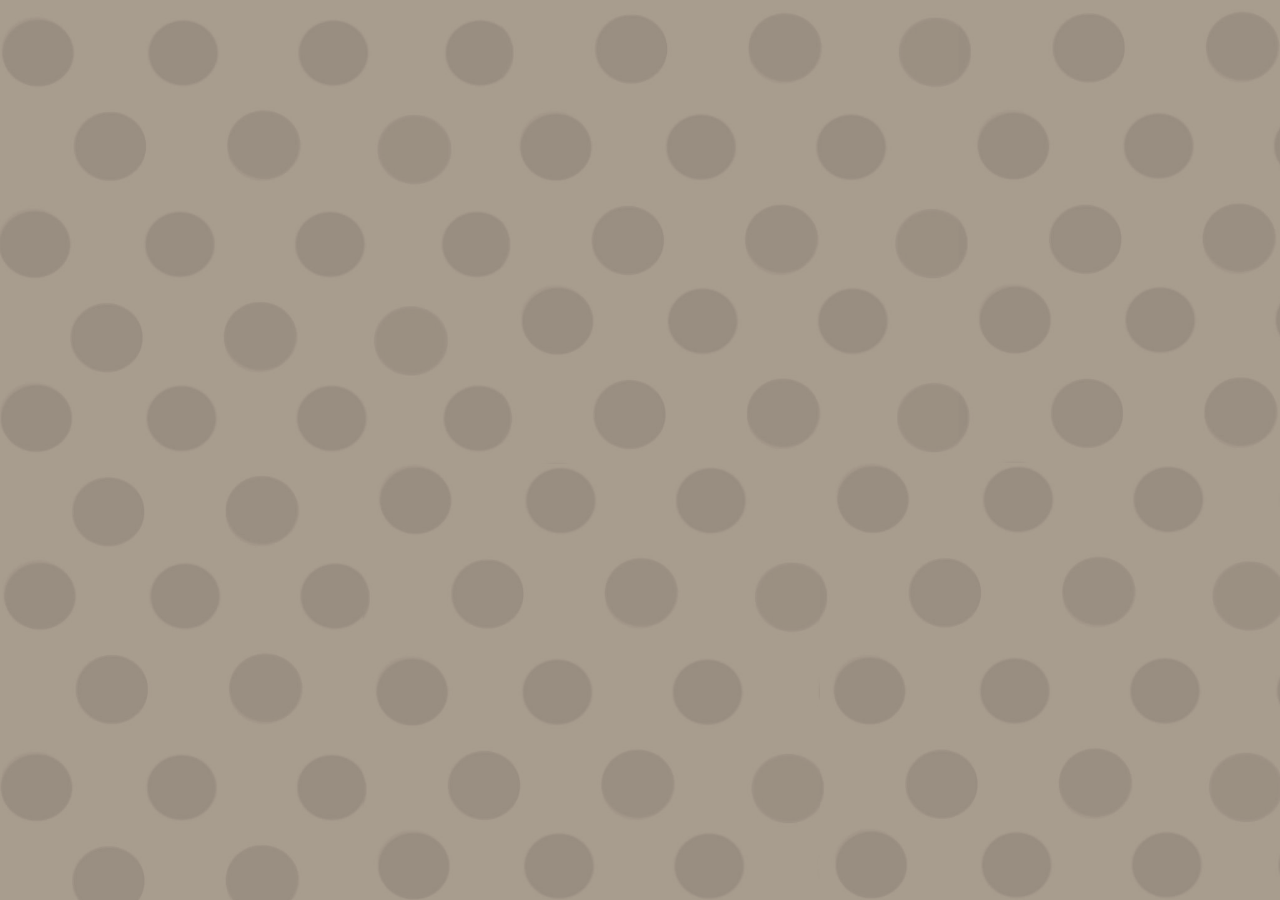
==== www/index.html @ c152037b "added numbers sounds" ====
<html>
<head>

	<!-- ============================== CSS ============================== -->

	<!-- Adobe Edge Web Fonts - http://html.adobe.com/edge/webfonts/ -->
	<!-- <script src="css/source-sans-pro.js"></script> -->
	
	<!-- default styles -->
	<link href="css/styles.css" rel="stylesheet">

	<!-- ============================== PhoneGap ============================== -->
	
	<!-- phonegap essentials. note this file does not exist. -->
	<script src="phonegap.js"></script>
	

	
	<!-- ============================== libraries ============================== -->
	
	<!-- jQuery -->
	<script src="lib/jquery-1.8.2.min.js"></script>
	
	<!-- Kinetic JS -->
	<script src="lib/kinetic-v4.5.4.min.js"></script>
	
	<!-- jStorage -->
	<script type="text/javascript" src="lib/jstorage.js"></script> 
	
	<!-- PxLoader -->
	<script type="text/javascript" src="lib/PxLoader/PxLoader.js"></script>
	<script type="text/javascript" src="lib/PxLoader/PxLoaderImage.js"></script>
	<script type="text/javascript" src="lib/PxLoader/PxLoaderSound.js"></script> 
	
	<script type="text/javascript" src="lib/soundmanager/script/soundmanager2-nodebug-jsmin.js"></script>
	<!--<script type="text/javascript" src="lib/soundmanager/script/soundmanager2.js"></script>-->
	
	<script type="text/javascript" src="lib/PxLoader/PxLoaderSound.js"></script> 
	
	<!-- ==================== initialise envrionment settings ==================== -->
	<script src="core/Environment.js"></script>
	
	<!-- ============================== utilities ============================== -->
	<script src="utils/AlertUtil.js"></script>
	<script src="utils/MathUtil.js"></script>
	<script src="utils/DimensionUtil.js"></script>
	<script src="utils/WidgetUtil.js"></script>
	<script src="utils/LoaderUtil.js"></script>
	<script src="utils/SoundUtil.js"></script>
	
	<!-- ============================== modules ============================== -->
	<script src="modules/Storage.js"></script>
	<script src="modules/Music.js"></script>
	
	<!-- ============================== MVC base classes ============================== -->
	<script src="core/Controller.js"></script>
	<script src="core/View.js"></script>
	
	<!-- ============================== models ============================== -->
	<script src="core/models/UnitRecordsModel.js"></script>
	
	<!-- ============================== views ============================== -->
	<script src="core/views/HomeView.js"></script>
	<script src="core/views/MenuView.js"></script>
	<script src="core/views/GroupingGameView.js"></script>
	<script src="core/views/AdditionGameView.js"></script>
	<script src="core/views/MenuUnitView.js"></script>
	<script src="core/views/PracticeView.js"></script>
	<script src="core/views/OptionsView.js"></script>
	
	<!-- ============================== controllers ============================== -->
	<script src="core/controllers/HomeController.js"></script>
	<script src="core/controllers/MenuController.js"></script>
	<script src="core/controllers/GroupingGameController.js"></script>
	<script src="core/controllers/GroupingGame2Controller.js"></script>
	<script src="core/controllers/GroupingGame3Controller.js"></script>
	<script src="core/controllers/AdditionGameController.js"></script>
	<script src="core/controllers/MenuUnitController.js"></script>
	<script src="core/controllers/Practice1Controller.js"></script>
	<script src="core/controllers/OptionsController.js"></script>
	<!-- ============================== core ============================== -->
	<script src="core/Application.js"></script>

</head>
<body>
	<div id="container"></div>
</body>
</html>
---- www/css/styles.css ----
@font-face {
	font-family: mainFont;
	src: url('fonts/ocrae.ttf');
}

* {
	font-family: mainFont;
}

li>a.tappable-active {
    color: #fff;
    background-color: #4286f5;
}

.scroll {
    overflow: auto;
    -webkit-overflow-scrolling: touch;
    position: absolute;
    top: 84px;
    bottom: 0px;
    left: 0px;
    right: 0px;
}

html {
    height: 100%;
}

body {
    font-family: source-sans-pro, serif;
    font-size: 16px;
    margin: 0;
    padding: 0;
    height: 100%;
    overflow: hidden;
    position: relative;
    background-image: url(../images/grouping_game/background.png);
    background-repeat: no-repeat;
	background-size: 100%  100%;
}

.header {
    background: #666;
    -webkit-background-size: 1px 44px;
    -moz-background-size: 1px 44px;
    -ms-background-size: 1px 44px;
    -o-background-size: 1px 44px;
    background-size: 1px 44px;
    height: 44px;
    line-height: 44px;
    width: 100%;
    color: #fff;
    -webkit-user-select: none;
    -webkit-touch-callout: none;
    border-bottom: solid 1px #eee;
}

.header h1 {
    padding: 0;
    text-align: center;
    font-size: 20px;
    margin: 0;
    white-space: nowrap;
    text-overflow: ellipsis;
    overflow: hidden;
    -webkit-box-flex: 1;
    -moz-box-flex: 1;
    box-flex: 1;
}

.header-button {
    position: absolute;
    top: 6;
    padding: 7px 5px;
    -webkit-tap-highlight-color: rgba(0, 0, 0, 0);
    line-height: 1em;
}

.header-button-left {
    left: 4;
}

.search-bar {
    background: #ccc;
    height: 32px;
    padding-left:6px;
    padding-right: 6px;
    padding-top: 6px;
    margin-bottom: 6px;
    border-bottom: solid 1px #666;
}

input[type="search"] {
    width:100%;
	border: none;
	border-radius: 4px;
	padding: 4px 0px 2px 2px;
	margin-top: 0px;
	font-size: 16px;
	box-shadow: inset 0 2px 2px rgba(0,0,0,.5), 0 1px #fff;
	background: #eee;
    -webkit-appearance:none;
}

input[type="search"]:focus {
	outline: none;
	box-shadow: inset 0 4px 8px rgba(0,0,0,.5), 0 1px #fff;
}

ul {
    margin: 0;
    padding: 0;
    list-style: none;
    background-color: #fafafa;
    border-bottom: 1px solid #e0e0e0;
}

li {
    display: block;
    border-top: 1px solid #c0c0c0;
    padding: 10px;
}

ul {
    margin: 0;
    padding: 0;
    list-style: none;
    background-color: #fff;
    border-bottom: 1px solid #e0e0e0;
}

li {
    display: block;
    border-top: 1px solid #e0e0e0;
    padding: 10px;
}

li {
    padding: 0;
    display: -webkit-box;
    display: -moz-box;
    display: box;
    width: 100%;
}

li>a {
    color: #000;
    display: block;
    padding: 5px;
    text-decoration: none;
    width: 100%;
    -webkit-box-flex: 1;
    -moz-box-flex: 1;
    box-flex: 1;
    -webkit-box-sizing: border-box;
    -moz-box-sizing: border-box;
    box-sizing: border-box;
    background-position: -10px 0;
    background-repeat: no-repeat;
    -webkit-background-size: 10px 100%;
    -moz-background-size: 10px 100%;
    -ms-background-size: 10px 100%;
    -o-background-size: 10px 100%;
    background-size: 10px 100%;
}

li>a * {
    pointer-events: none;
}

.button {
	-moz-box-shadow:inset 0px 1px 0px 0px #ffffff;
	-webkit-box-shadow:inset 0px 1px 0px 0px #ffffff;
	box-shadow:inset 0px 1px 0px 0px #ffffff;
	background:-webkit-gradient( linear, left top, left bottom, color-stop(0.05, #ededed), color-stop(1, #dfdfdf) );
	background:-moz-linear-gradient( center top, #ededed 5%, #dfdfdf 100% );
	filter:progid:DXImageTransform.Microsoft.gradient(startColorstr='#ededed', endColorstr='#dfdfdf');
	background-color:#ededed;
	-moz-border-radius:2px;
	-webkit-border-radius:2px;
	border-radius:2px;
	border:1px solid #dcdcdc;
	display:inline-block;
	color:#666666;
	font-size:14px;
	text-decoration:none;
	text-shadow:1px 1px 0px #ffffff;
}

.button:hover {
	background:-webkit-gradient( linear, left top, left bottom, color-stop(0.05, #dfdfdf), color-stop(1, #ededed) );
	background:-moz-linear-gradient( center top, #dfdfdf 5%, #ededed 100% );
	filter:progid:DXImageTransform.Microsoft.gradient(startColorstr='#dfdfdf', endColorstr='#ededed');
	background-color:#dfdfdf;

}

h1 {
    font-size: 18px;
    padding: 20 0 0 0;
    margin: 0px;
}

h2 {
    font-size: 16px;
    font-weight: normal;
    padding: 0px;
    margin: 0px;
}

.employee-image {
    float:left;
    margin:10px;
    width:100px;
    height:100px;
}
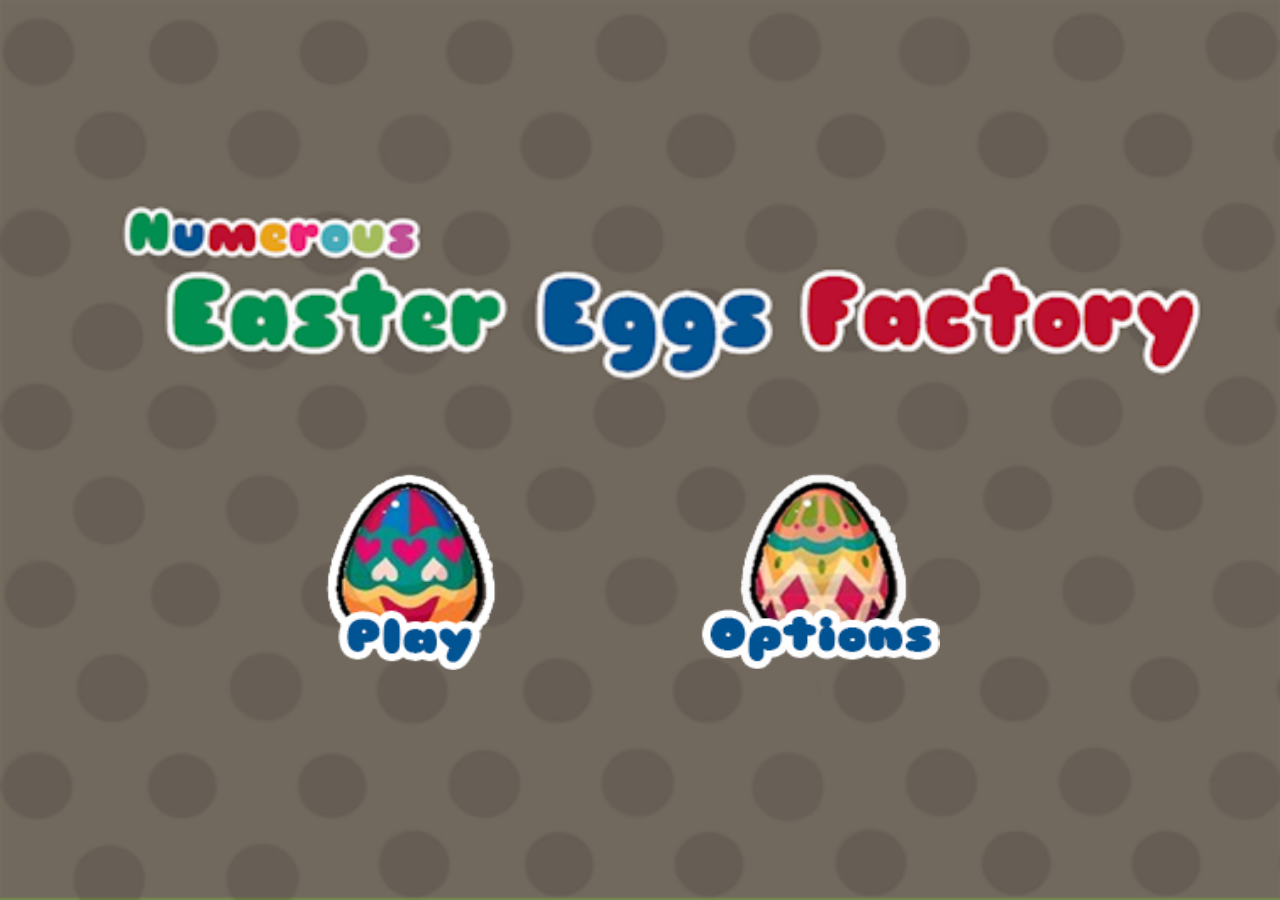
==== commit 9e9ea63e: "restructure" ====
--- a/www/index.html
+++ b/www/index.html
@@ -19,13 +19,13 @@
 	<!-- ============================== libraries ============================== -->
 	
 	<!-- jQuery -->
-	<script src="lib/jquery-1.8.2.min.js"></script>
+	<script src="lib/jquery/jquery-1.8.2.min.js"></script>
 	
 	<!-- Kinetic JS -->
-	<script src="lib/kinetic-v4.5.4.min.js"></script>
+	<script src="lib/kineticjs/kinetic-v4.5.4.min.js"></script>
 	
 	<!-- jStorage -->
-	<script type="text/javascript" src="lib/jstorage.js"></script> 
+	<script type="text/javascript" src="lib/jstorage/jstorage.js"></script> 
 	
 	<!-- PxLoader -->
 	<script type="text/javascript" src="lib/PxLoader/PxLoader.js"></script>
@@ -41,16 +41,15 @@
 	<script src="core/Environment.js"></script>
 	
 	<!-- ============================== utilities ============================== -->
-	<script src="utils/AlertUtil.js"></script>
-	<script src="utils/MathUtil.js"></script>
-	<script src="utils/DimensionUtil.js"></script>
-	<script src="utils/WidgetUtil.js"></script>
-	<script src="utils/LoaderUtil.js"></script>
-	<script src="utils/SoundUtil.js"></script>
-	
-	<!-- ============================== modules ============================== -->
-	<script src="modules/Storage.js"></script>
-	<script src="modules/Music.js"></script>
+	<script src="core/components/AlertUtil.js"></script>
+	<script src="core/components/MathUtil.js"></script>
+	<script src="core/components/DimensionUtil.js"></script>
+	<script src="core/components/WidgetUtil.js"></script>
+	<script src="core/components/LoaderUtil.js"></script>
+	<script src="core/components/SoundUtil.js"></script>
+
+	<script src="core/components/Storage.js"></script>
+	<script src="core/components/Music.js"></script>
 	
 	<!-- ============================== MVC base classes ============================== -->
 	<script src="core/Controller.js"></script>
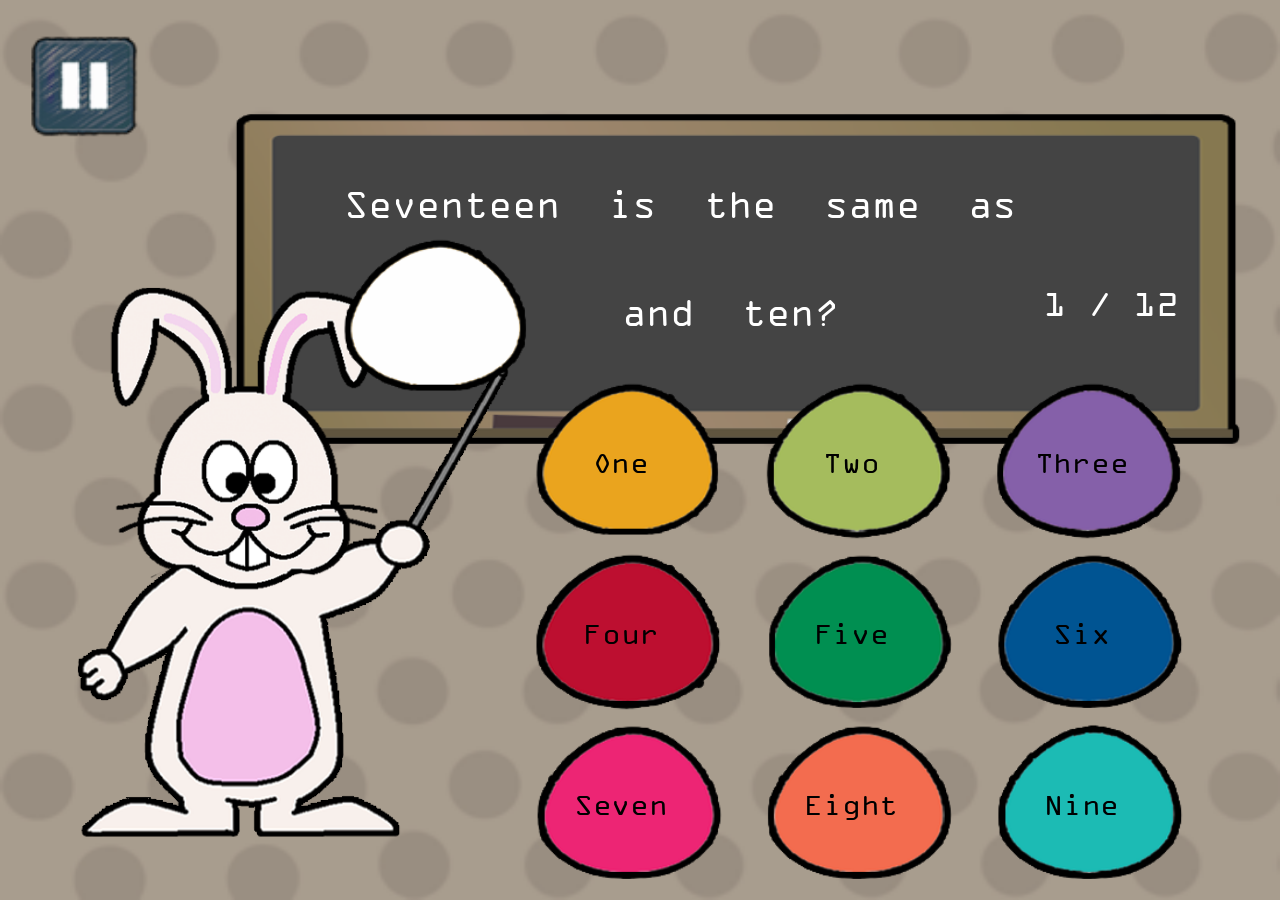
==== commit 9345bef4: "restructured practice 1 controlle" ====
--- a/www/index.html
+++ b/www/index.html
@@ -40,7 +40,13 @@
 	<!-- ==================== initialise envrionment settings ==================== -->
 	<script src="core/Environment.js"></script>
 	
-	<!-- ============================== utilities ============================== -->
+	<!-- ============================== components ============================== -->
+	<script src="core/components/Storage.js"></script>
+	<script src="core/components/Music.js"></script>
+	
+	<script src="core/components/KeyboardTextsGenerator.js"></script>
+	
+	<script src="core/components/ArrayUtil.js"></script>
 	<script src="core/components/AlertUtil.js"></script>
 	<script src="core/components/MathUtil.js"></script>
 	<script src="core/components/DimensionUtil.js"></script>
@@ -48,8 +54,8 @@
 	<script src="core/components/LoaderUtil.js"></script>
 	<script src="core/components/SoundUtil.js"></script>
 
-	<script src="core/components/Storage.js"></script>
-	<script src="core/components/Music.js"></script>
+	
+	
 	
 	<!-- ============================== MVC base classes ============================== -->
 	<script src="core/Controller.js"></script>
@@ -76,6 +82,8 @@
 	<script src="core/controllers/AdditionGameController.js"></script>
 	<script src="core/controllers/MenuUnitController.js"></script>
 	<script src="core/controllers/Practice1Controller.js"></script>
+	<script src="core/controllers/Practice2Controller.js"></script>
+	<script src="core/controllers/Practice3Controller.js"></script>
 	<script src="core/controllers/OptionsController.js"></script>
 	<!-- ============================== core ============================== -->
 	<script src="core/Application.js"></script>
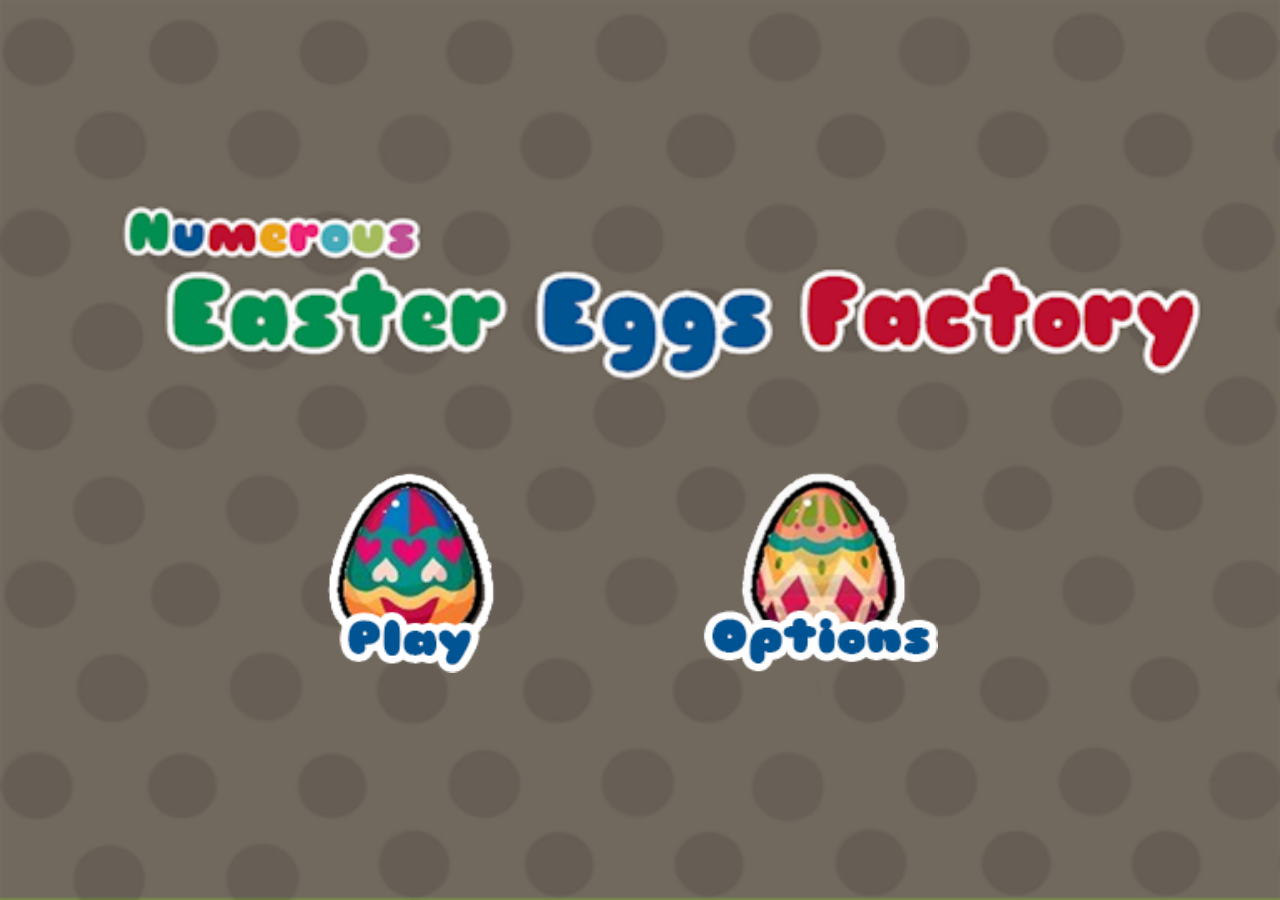
==== commit 51d2b2c7: "fixed bug with bootloader" ====
--- a/www/index.html
+++ b/www/index.html
@@ -53,6 +53,7 @@
 	<script src="core/components/WidgetUtil.js"></script>
 	<script src="core/components/LoaderUtil.js"></script>
 	<script src="core/components/SoundUtil.js"></script>
+	<script src="core/components/AdditionGameHelper.js"></script>
 
 	
 	
--- a/www/css/styles.css
+++ b/www/css/styles.css
@@ -1,6 +1,7 @@
 @font-face {
 	font-family: mainFont;
-	src: url('fonts/ocrae.ttf');
+	/* src: url('fonts/ocrae.ttf'); */
+	src: url('fonts/horatiodmed.ttf');
 }
 
 * {
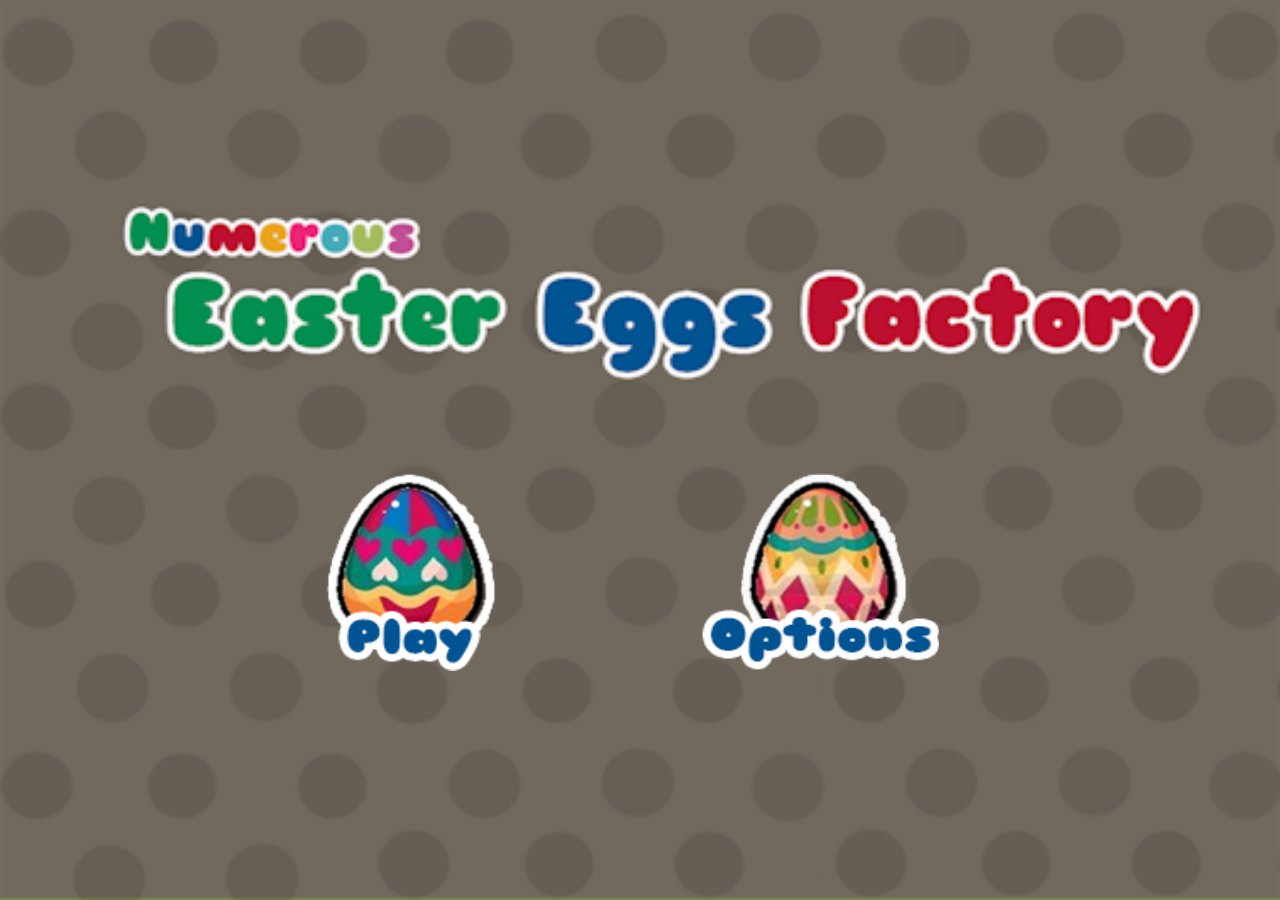
==== commit 614c10e2: "refactoring into mootools" ====
--- a/www/index.html
+++ b/www/index.html
@@ -13,8 +13,6 @@
 	
 	<!-- phonegap essentials. note this file does not exist. -->
 	<script src="phonegap.js"></script>
-	
-
 	
 	<!-- ============================== libraries ============================== -->
 	
@@ -32,22 +30,26 @@
 	<script type="text/javascript" src="lib/PxLoader/PxLoaderImage.js"></script>
 	<script type="text/javascript" src="lib/PxLoader/PxLoaderSound.js"></script> 
 	
+	<!-- SoundManager -->
 	<script type="text/javascript" src="lib/soundmanager/script/soundmanager2-nodebug-jsmin.js"></script>
-	<!--<script type="text/javascript" src="lib/soundmanager/script/soundmanager2.js"></script>-->
 	
-	<script type="text/javascript" src="lib/PxLoader/PxLoaderSound.js"></script> 
+	<!-- MooTools -->
+	<script type="text/javascript" src="lib/mootools/mootools-core-1.4.5.js"></script> 
 	
 	<!-- ==================== initialise envrionment settings ==================== -->
 	<script src="core/Environment.js"></script>
 	
 	<!-- ============================== components ============================== -->
 	<script src="core/components/Storage.js"></script>
-	<script src="core/components/Music.js"></script>
+	
+	<script src="core/components/Music/Music.js"></script>
+	<script src="core/components/Music/PhonegapMusic.js"></script>
+	<script src="core/components/Music/BrowserMusic.js"></script>
+
 	
 	<script src="core/components/KeyboardTextsGenerator.js"></script>
 	
 	<script src="core/components/ArrayUtil.js"></script>
-	<script src="core/components/AlertUtil.js"></script>
 	<script src="core/components/MathUtil.js"></script>
 	<script src="core/components/DimensionUtil.js"></script>
 	<script src="core/components/WidgetUtil.js"></script>
@@ -55,7 +57,7 @@
 	<script src="core/components/SoundUtil.js"></script>
 	<script src="core/components/AdditionGameHelper.js"></script>
 
-	
+	<script src="core/ComponentsInitialization.js"></script>
 	
 	
 	<!-- ============================== MVC base classes ============================== -->
--- a/www/css/styles.css
+++ b/www/css/styles.css
@@ -4,27 +4,8 @@
 	src: url('fonts/horatiodmed.ttf');
 }
 
-* {
+#container * {
 	font-family: mainFont;
-}
-
-li>a.tappable-active {
-    color: #fff;
-    background-color: #4286f5;
-}
-
-.scroll {
-    overflow: auto;
-    -webkit-overflow-scrolling: touch;
-    position: absolute;
-    top: 84px;
-    bottom: 0px;
-    left: 0px;
-    right: 0px;
-}
-
-html {
-    height: 100%;
 }
 
 body {
@@ -37,182 +18,5 @@
     position: relative;
     background-image: url(../images/grouping_game/background.png);
     background-repeat: no-repeat;
-	background-size: 100%  100%;
+	background-size: 100% 100%;
 }
-
-.header {
-    background: #666;
-    -webkit-background-size: 1px 44px;
-    -moz-background-size: 1px 44px;
-    -ms-background-size: 1px 44px;
-    -o-background-size: 1px 44px;
-    background-size: 1px 44px;
-    height: 44px;
-    line-height: 44px;
-    width: 100%;
-    color: #fff;
-    -webkit-user-select: none;
-    -webkit-touch-callout: none;
-    border-bottom: solid 1px #eee;
-}
-
-.header h1 {
-    padding: 0;
-    text-align: center;
-    font-size: 20px;
-    margin: 0;
-    white-space: nowrap;
-    text-overflow: ellipsis;
-    overflow: hidden;
-    -webkit-box-flex: 1;
-    -moz-box-flex: 1;
-    box-flex: 1;
-}
-
-.header-button {
-    position: absolute;
-    top: 6;
-    padding: 7px 5px;
-    -webkit-tap-highlight-color: rgba(0, 0, 0, 0);
-    line-height: 1em;
-}
-
-.header-button-left {
-    left: 4;
-}
-
-.search-bar {
-    background: #ccc;
-    height: 32px;
-    padding-left:6px;
-    padding-right: 6px;
-    padding-top: 6px;
-    margin-bottom: 6px;
-    border-bottom: solid 1px #666;
-}
-
-input[type="search"] {
-    width:100%;
-	border: none;
-	border-radius: 4px;
-	padding: 4px 0px 2px 2px;
-	margin-top: 0px;
-	font-size: 16px;
-	box-shadow: inset 0 2px 2px rgba(0,0,0,.5), 0 1px #fff;
-	background: #eee;
-    -webkit-appearance:none;
-}
-
-input[type="search"]:focus {
-	outline: none;
-	box-shadow: inset 0 4px 8px rgba(0,0,0,.5), 0 1px #fff;
-}
-
-ul {
-    margin: 0;
-    padding: 0;
-    list-style: none;
-    background-color: #fafafa;
-    border-bottom: 1px solid #e0e0e0;
-}
-
-li {
-    display: block;
-    border-top: 1px solid #c0c0c0;
-    padding: 10px;
-}
-
-ul {
-    margin: 0;
-    padding: 0;
-    list-style: none;
-    background-color: #fff;
-    border-bottom: 1px solid #e0e0e0;
-}
-
-li {
-    display: block;
-    border-top: 1px solid #e0e0e0;
-    padding: 10px;
-}
-
-li {
-    padding: 0;
-    display: -webkit-box;
-    display: -moz-box;
-    display: box;
-    width: 100%;
-}
-
-li>a {
-    color: #000;
-    display: block;
-    padding: 5px;
-    text-decoration: none;
-    width: 100%;
-    -webkit-box-flex: 1;
-    -moz-box-flex: 1;
-    box-flex: 1;
-    -webkit-box-sizing: border-box;
-    -moz-box-sizing: border-box;
-    box-sizing: border-box;
-    background-position: -10px 0;
-    background-repeat: no-repeat;
-    -webkit-background-size: 10px 100%;
-    -moz-background-size: 10px 100%;
-    -ms-background-size: 10px 100%;
-    -o-background-size: 10px 100%;
-    background-size: 10px 100%;
-}
-
-li>a * {
-    pointer-events: none;
-}
-
-.button {
-	-moz-box-shadow:inset 0px 1px 0px 0px #ffffff;
-	-webkit-box-shadow:inset 0px 1px 0px 0px #ffffff;
-	box-shadow:inset 0px 1px 0px 0px #ffffff;
-	background:-webkit-gradient( linear, left top, left bottom, color-stop(0.05, #ededed), color-stop(1, #dfdfdf) );
-	background:-moz-linear-gradient( center top, #ededed 5%, #dfdfdf 100% );
-	filter:progid:DXImageTransform.Microsoft.gradient(startColorstr='#ededed', endColorstr='#dfdfdf');
-	background-color:#ededed;
-	-moz-border-radius:2px;
-	-webkit-border-radius:2px;
-	border-radius:2px;
-	border:1px solid #dcdcdc;
-	display:inline-block;
-	color:#666666;
-	font-size:14px;
-	text-decoration:none;
-	text-shadow:1px 1px 0px #ffffff;
-}
-
-.button:hover {
-	background:-webkit-gradient( linear, left top, left bottom, color-stop(0.05, #dfdfdf), color-stop(1, #ededed) );
-	background:-moz-linear-gradient( center top, #dfdfdf 5%, #ededed 100% );
-	filter:progid:DXImageTransform.Microsoft.gradient(startColorstr='#dfdfdf', endColorstr='#ededed');
-	background-color:#dfdfdf;
-
-}
-
-h1 {
-    font-size: 18px;
-    padding: 20 0 0 0;
-    margin: 0px;
-}
-
-h2 {
-    font-size: 16px;
-    font-weight: normal;
-    padding: 0px;
-    margin: 0px;
-}
-
-.employee-image {
-    float:left;
-    margin:10px;
-    width:100px;
-    height:100px;
-}
-
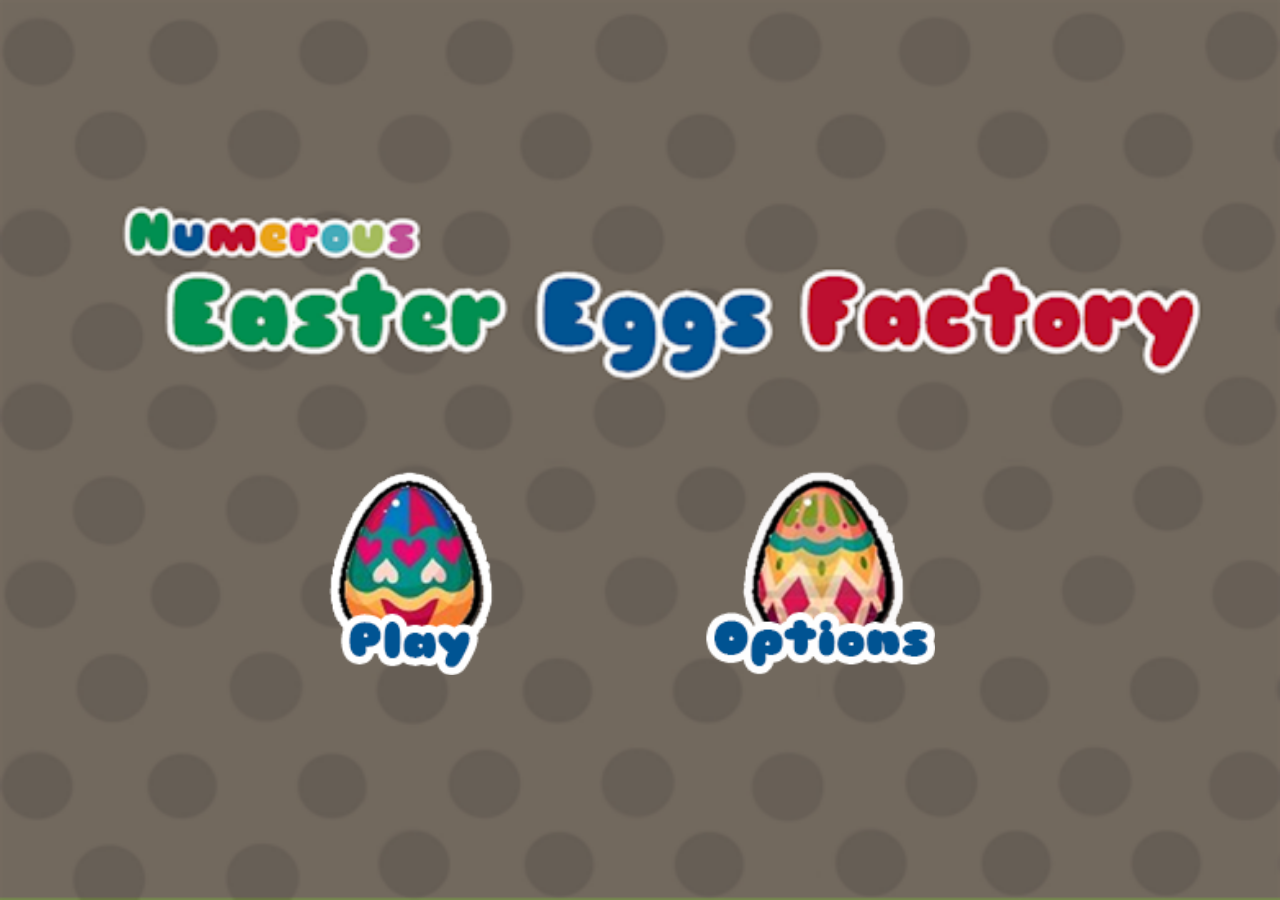
==== commit 716b46d6: "all controllers and models refactored" ====
--- a/www/index.html
+++ b/www/index.html
@@ -54,7 +54,7 @@
 	<script src="core/components/DimensionUtil.js"></script>
 	<script src="core/components/WidgetUtil.js"></script>
 	<script src="core/components/LoaderUtil.js"></script>
-	<script src="core/components/SoundUtil.js"></script>
+	<script src="core/components/SpeechUtil.js"></script>
 	<script src="core/components/AdditionGameHelper.js"></script>
 
 	<script src="core/ComponentsInitialization.js"></script>
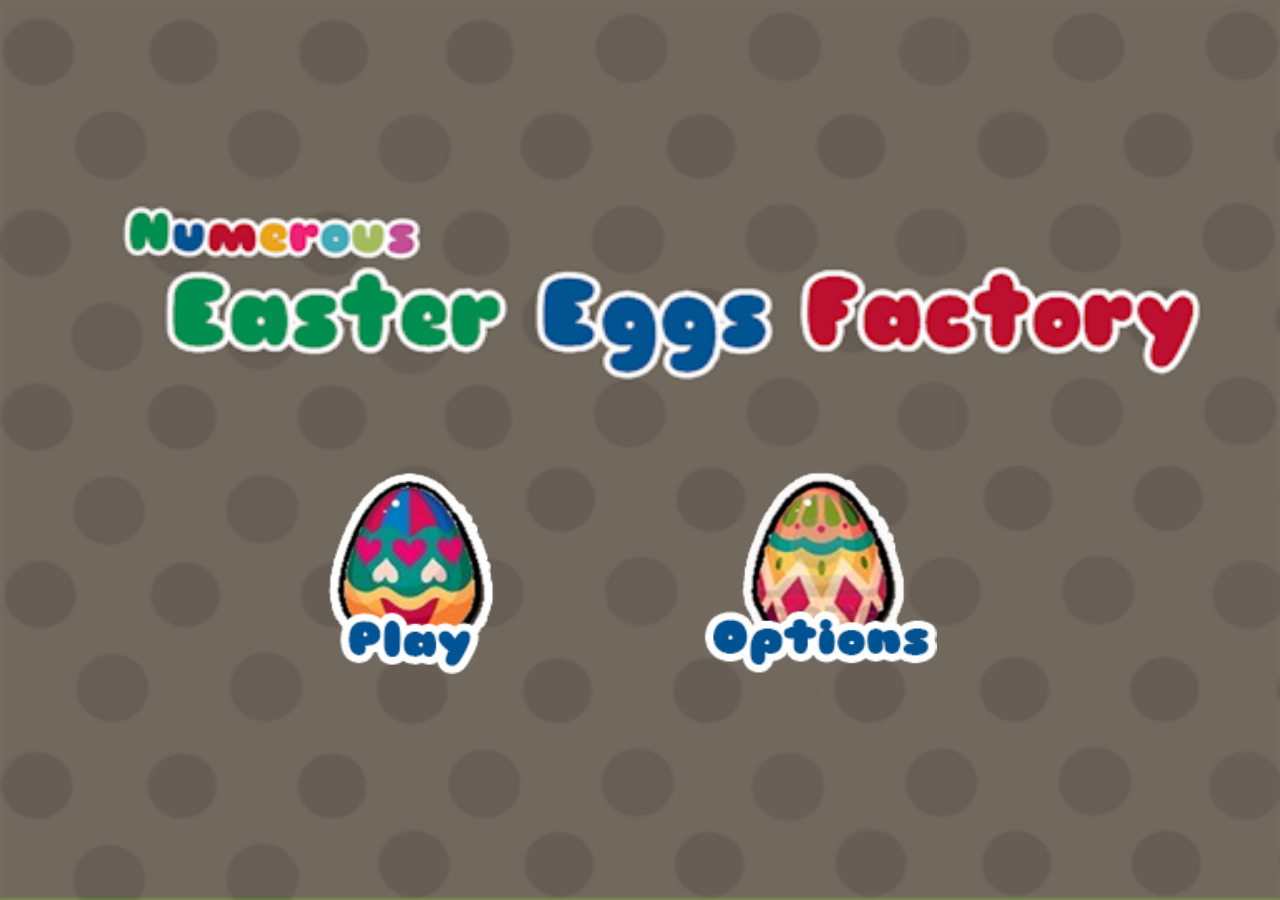
==== commit 097e5f19: "changes to index" ====
--- a/www/index.html
+++ b/www/index.html
@@ -61,7 +61,6 @@
 	
 	
 	<!-- ============================== MVC base classes ============================== -->
-	<script src="core/Controller.js"></script>
 	<script src="core/View.js"></script>
 	
 	<!-- ============================== models ============================== -->
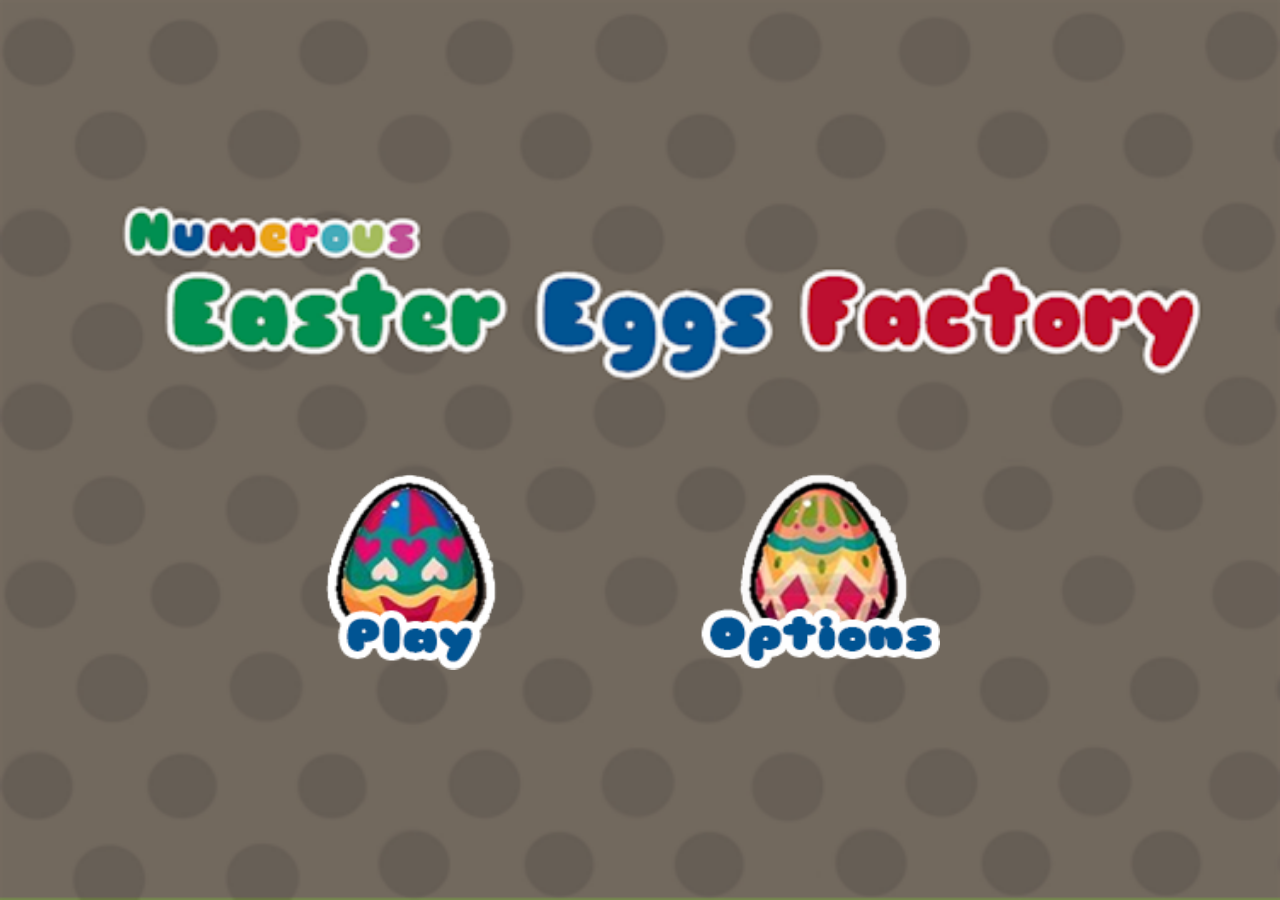
==== commit d8494808: "asdf" ====
--- a/www/index.html
+++ b/www/index.html
@@ -6,9 +6,12 @@
 	<!-- Adobe Edge Web Fonts - http://html.adobe.com/edge/webfonts/ -->
 	<!-- <script src="css/source-sans-pro.js"></script> -->
 	
+	<meta name="viewport" content="width=device-width, user-scalable=no, initial-scale=0.5, maximum-scale=0.5" />
+	
 	<!-- default styles -->
 	<link href="css/styles.css" rel="stylesheet">
 
+	
 	<!-- ============================== PhoneGap ============================== -->
 	
 	<!-- phonegap essentials. note this file does not exist. -->
